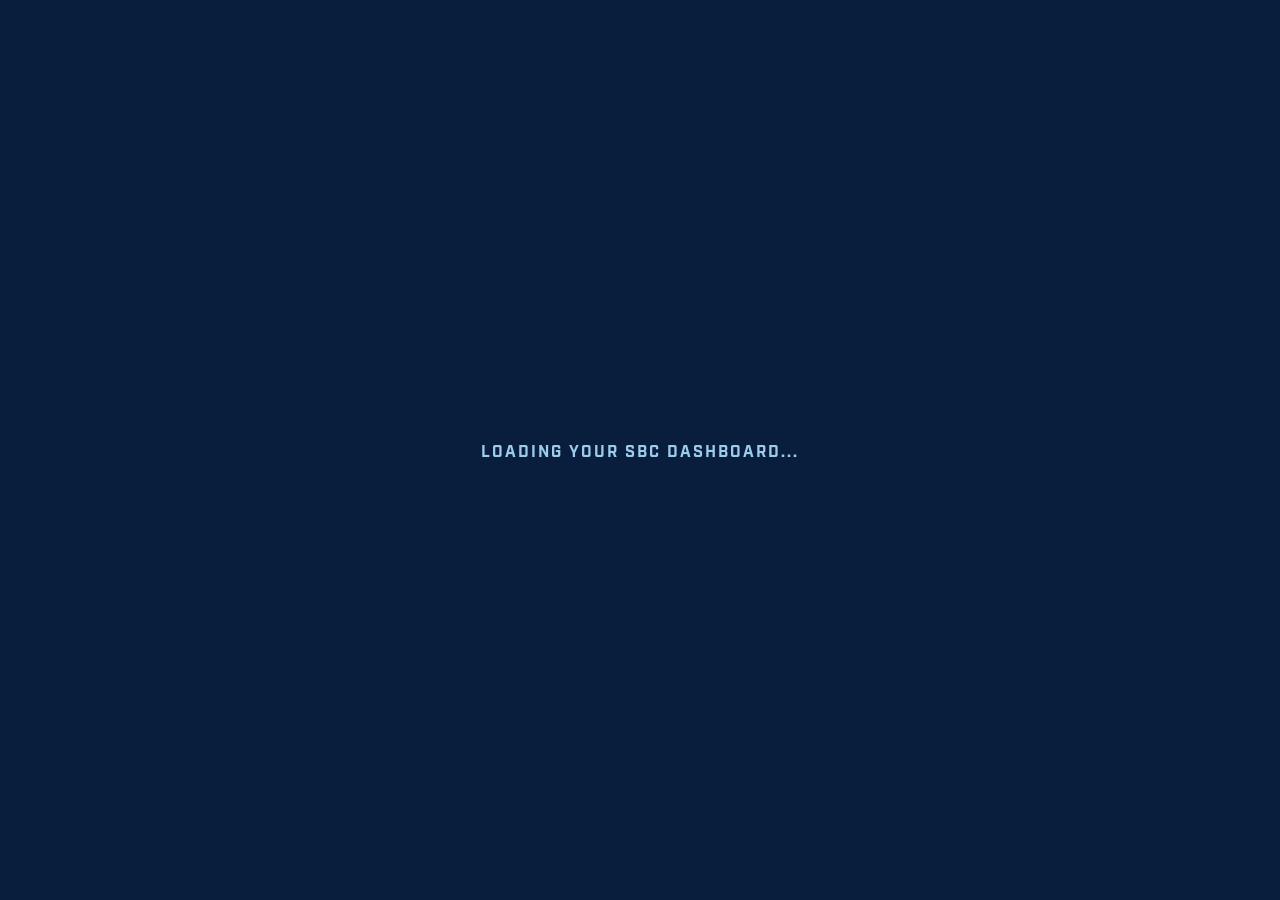
==== dashboard.html @ f682cd14 "profile set up" ====
<!DOCTYPE html>
<html lang="en">
<head>
  <meta charset="UTF-8">
  <meta name="viewport" content="width=device-width, initial-scale=1.0">

  <title>My Dashboard | SBC Events</title>

  <style>
    @font-face {
      font-family: "Industry";
      src: url("/assets/fonts/IndustryTest-Bold.otf") format("opentype");
      font-weight: 700;
    }

    @font-face {
      font-family: "Industry Black";
      src: url("/assets/fonts/IndustryTest-Black.otf") format("opentype");
      font-weight: 900;
    }

    :root {
      --navy: #091d3c;
      --blue: #9dcbeb;
      --gray: #c6c6c6;
      --white: #ffffff;
      --light-bg: #f3f6f9;
      --dark-text: #10223c;
      --muted: #718096;
      --border: #e1e7ee;
    }

    * {
      box-sizing: border-box;
    }

    body {
      margin: 0;
      background: var(--light-bg);
      color: var(--dark-text);
      font-family: Arial, sans-serif;
    }

    a {
      color: inherit;
      text-decoration: none;
    }

    button {
      font: inherit;
    }

    [hidden] {
      display: none !important;
    }

    /* Loading */

    #loading-screen {
      min-height: 100vh;
      display: flex;
      align-items: center;
      justify-content: center;
      background: var(--navy);
      color: var(--blue);
      font-family: Industry, Arial, sans-serif;
      letter-spacing: 2px;
    }

    /* Header */

    .topbar {
      background: var(--navy);
      color: var(--white);
      padding: 0 6%;
      min-height: 82px;
      display: flex;
      justify-content: space-between;
      align-items: center;
      gap: 20px;
    }

    .brand {
      display: flex;
      align-items: center;
      gap: 14px;
      font-family: Industry, Arial, sans-serif;
      font-size: 24px;
      letter-spacing: 1px;
    }

    .brand span {
      color: var(--blue);
    }

    .brand-divider {
      height: 25px;
      width: 1px;
      background: rgba(255,255,255,.3);
    }

    .brand-label {
      font-family: Arial, sans-serif;
      font-size: 10px;
      letter-spacing: 2px;
      color: var(--gray);
      font-weight: bold;
    }

    .header-right {
      display: flex;
      align-items: center;
      gap: 20px;
    }

    .header-email {
      color: var(--gray);
      font-size: 12px;
      max-width: 230px;
      overflow-wrap: anywhere;
    }

    .signout-button {
      border: 1px solid rgba(255,255,255,.35);
      background: transparent;
      color: white;
      padding: 11px 17px;
      font-size: 11px;
      font-weight: bold;
      letter-spacing: 1px;
      cursor: pointer;
      transition: .2s ease;
    }

    .signout-button:hover {
      background: var(--blue);
      border-color: var(--blue);
      color: var(--navy);
    }

    .signout-button:disabled {
      opacity: .6;
      cursor: wait;
    }

    /* Main */

    .main {
      width: min(1160px, 88%);
      margin: 0 auto;
      padding: 65px 0 80px;
    }

    .welcome-section {
      position: relative;
      overflow: hidden;
      background: var(--navy);
      color: white;
      padding: 55px 6%;
      border-radius: 8px;
      box-shadow: 0 15px 35px rgba(9,29,60,.13);
    }

    .welcome-section::after {
      content: "";
      position: absolute;
      width: 320px;
      height: 320px;
      border: 45px solid rgba(157,203,235,.09);
      border-radius: 50%;
      right: -90px;
      top: -150px;
      pointer-events: none;
    }

    .eyebrow {
      color: var(--blue);
      font-size: 11px;
      font-weight: bold;
      letter-spacing: 3px;
      text-transform: uppercase;
    }

    .welcome-section h1 {
      position: relative;
      z-index: 1;
      font-family: "Industry Black", Industry, Arial, sans-serif;
      font-size: clamp(42px, 7vw, 76px);
      line-height: .95;
      text-transform: uppercase;
      margin: 18px 0 14px;
      max-width: 700px;
    }

    .welcome-section h1 span {
      color: var(--blue);
    }

    .welcome-section p {
      position: relative;
      z-index: 1;
      color: var(--gray);
      font-size: 14px;
      line-height: 1.6;
      margin: 0;
    }

    /* Section headings */

    .section-heading {
      display: flex;
      justify-content: space-between;
      align-items: end;
      gap: 20px;
      margin: 55px 0 22px;
    }

    .section-heading h2 {
      font-family: Industry, Arial, sans-serif;
      font-size: 27px;
      text-transform: uppercase;
      margin: 0;
      color: var(--navy);
    }

    .section-heading p {
      margin: 7px 0 0;
      color: var(--muted);
      font-size: 13px;
    }

    .section-number {
      font-family: Industry, Arial, sans-serif;
      color: #aebdcd;
      font-size: 28px;
    }

    /* Event cards */

    .event-grid {
      display: grid;
      grid-template-columns: repeat(2, minmax(0, 1fr));
      gap: 22px;
    }

    .event-card {
      position: relative;
      display: flex;
      flex-direction: column;
      min-height: 310px;
      background: white;
      border: 1px solid var(--border);
      border-radius: 7px;
      padding: 30px;
      overflow: hidden;
      transition: transform .2s ease, box-shadow .2s ease;
    }

    .event-card:hover {
      transform: translateY(-5px);
      box-shadow: 0 14px 30px rgba(9,29,60,.10);
    }

    .event-card::before {
      content: "";
      position: absolute;
      height: 5px;
      top: 0;
      left: 0;
      right: 0;
      background: var(--blue);
    }

    .event-card.secondary::before {
      background: var(--navy);
    }

    .event-label {
      color: #6f8299;
      font-size: 10px;
      font-weight: bold;
      letter-spacing: 2px;
      text-transform: uppercase;
    }

    .event-card h3 {
      font-family: Industry, Arial, sans-serif;
      font-size: 31px;
      line-height: 1.05;
      text-transform: uppercase;
      color: var(--navy);
      margin: 17px 0 12px;
    }

    .event-card .description {
      color: var(--muted);
      font-size: 13px;
      line-height: 1.6;
      margin: 0 0 23px;
    }

    .event-details {
      display: flex;
      flex-wrap: wrap;
      gap: 9px 18px;
      margin-top: auto;
      padding-top: 18px;
      border-top: 1px solid var(--border);
      color: #52657c;
      font-size: 12px;
    }

    .event-link {
      display: flex;
      align-items: center;
      justify-content: space-between;
      margin-top: 22px;
      color: var(--navy);
      font-family: Industry, Arial, sans-serif;
      font-size: 14px;
      letter-spacing: .5px;
    }

    .event-link span:last-child {
      font-size: 22px;
      transition: transform .2s ease;
    }

    .event-card:hover .event-link span:last-child {
      transform: translateX(5px);
    }

    /* Account panel */

    .account-panel {
      display: grid;
      grid-template-columns: 1fr 1fr;
      gap: 30px;
      background: white;
      border: 1px solid var(--border);
      border-radius: 7px;
      padding: 30px;
    }

    .account-item small {
      display: block;
      color: var(--muted);
      font-size: 10px;
      font-weight: bold;
      letter-spacing: 1.5px;
      text-transform: uppercase;
      margin-bottom: 9px;
    }

    .account-item strong {
      display: block;
      color: var(--navy);
      font-size: 15px;
      overflow-wrap: anywhere;
    }

    .role-label {
      display: inline-block;
      padding: 7px 11px;
      background: #eaf3fa;
      color: var(--navy);
      border-radius: 3px;
      font-size: 11px;
      font-weight: bold;
      letter-spacing: 1px;
      text-transform: uppercase;
    }

    /* Footer */

    footer {
      background: var(--navy);
      color: var(--gray);
      padding: 25px 6%;
      display: flex;
      justify-content: space-between;
      align-items: center;
      gap: 15px;
      font-size: 11px;
    }

    footer strong {
      color: white;
      font-family: Industry, Arial, sans-serif;
      letter-spacing: 1px;
    }

    /* Responsive */

    @media (max-width: 700px) {
      .topbar {
        padding: 18px 5%;
        align-items: flex-start;
      }

      .brand-label,
      .brand-divider,
      .header-email {
        display: none;
      }

      .header-right {
        gap: 0;
      }

      .main {
        width: 90%;
        padding-top: 35px;
      }

      .welcome-section {
        padding: 40px 7%;
      }

      .event-grid,
      .account-panel {
        grid-template-columns: 1fr;
      }

      .event-card {
        min-height: 280px;
      }

      .section-heading {
        margin-top: 40px;
      }

      footer {
        flex-direction: column;
        align-items: flex-start;
      }
    }
  </style>
</head>

<body>

  <!-- Loading screen -->
  <div id="loading-screen">
    LOADING YOUR SBC DASHBOARD...
  </div>

  <!-- Dashboard -->
  <div id="dashboard" hidden>

    <header class="topbar">
      <a href="/" class="brand">
        SBC <span>EVENTS</span>
        <div class="brand-divider"></div>
        <div class="brand-label">MEMBER PORTAL</div>
      </a>

      <div class="header-right">
        <div class="header-email" id="header-email"></div>

        <button
          class="signout-button"
          id="signout-button"
          type="button"
        >
          SIGN OUT ↗
        </button>
      </div>
    </header>

    <main class="main">

      <!-- Welcome -->
      <section class="welcome-section">
        <div class="eyebrow">YOUR SBC EXPERIENCE STARTS HERE</div>

        <h1>
          WELCOME BACK,<br>
          <span id="user-name">THERE.</span>
        </h1>

        <p>
          Your events, information, and resources — all in one place.
        </p>
      </section>

      <!-- Events -->
      <section>
        <div class="section-heading">
          <div>
            <h2>Your Events</h2>
            <p>Access your event information and resources.</p>
          </div>

          <div class="section-number">01</div>
        </div>

        <div class="event-grid">

          <a
            href="/career-combine/combine-index.html"
            class="event-card"
            id="combine-link"
          >
            <div class="event-label">December 4, 2026</div>

            <h3>Career<br>Combine</h3>

            <p class="description">
              Your destination for the SBC Career Combine.
              Find event information, schedules, and resources.
            </p>

            <div class="event-details">
              <span>4:00–7:00 PM</span>
              <span>Nittany Lion Inn</span>
            </div>

            <div class="event-link">
              <span>ACCESS EVENT</span>
              <span>→</span>
            </div>
          </a>

          <a
            href="/speaker-series/speaker-index.html"
            class="event-card secondary"
            id="speaker-link"
          >
            <div class="event-label">Spring 2027</div>

            <h3>Speaker<br>Series</h3>

            <p class="description">
              Connect with sports industry professionals
              through the SBC Spring Speaker Series.
            </p>

            <div class="event-details">
              <span>Spring 2027</span>
              <span>Penn State</span>
            </div>

            <div class="event-link">
              <span>ACCESS EVENT</span>
              <span>→</span>
            </div>
          </a>

        </div>
      </section>

      <!-- Account information -->
      <section>
        <div class="section-heading">
          <div>
            <h2>Your Account</h2>
            <p>Your SBC account information.</p>
          </div>

          <div class="section-number">02</div>
        </div>

        <div class="account-panel">

          <div class="account-item">
            <small>Account Name</small>
            <strong id="account-name">—</strong>
          </div>

          <div class="account-item">
            <small>Email Address</small>
            <strong id="account-email">—</strong>
          </div>

          <div class="account-item">
            <small>Account Type</small>
            <span class="role-label" id="account-role">—</span>
          </div>

          <div class="account-item">
            <small>Account Status</small>
            <strong>ACTIVE</strong>
          </div>

        </div>
      </section>

    </main>

    <footer>
      <strong>SPORTS BUSINESS CONFERENCE</strong>
      <span>© 2026 SBC EVENTS · PENN STATE</span>
    </footer>

  </div>

  <script type="module">
    import { supabase } from "/assets/js/supabase.js";
    import { requireAuth, signOut } from "/assets/js/protected.js";

    const loadingScreen = document.querySelector("#loading-screen");
    const dashboard = document.querySelector("#dashboard");

    const userName = document.querySelector("#user-name");
    const accountName = document.querySelector("#account-name");
    const accountEmail = document.querySelector("#account-email");
    const accountRole = document.querySelector("#account-role");
    const headerEmail = document.querySelector("#header-email");

    const signOutButton = document.querySelector("#signout-button");

    async function initializeDashboard() {
      try {
        const session = await requireAuth();

        if (!session) return;

        const user = session.user;

        // Retrieve the signed-in user's profile
        const { data: profile, error: profileError } = await supabase
          .from("profiles")
          .select("full_name, role")
          .eq("id", user.id)
          .maybeSingle();

        if (profileError) {
          throw profileError;
        }

        // Require attendees to complete their profile
        if (!profile?.full_name?.trim()) {
          window.location.replace("/complete-profile.html");
          return;
        }

        // Personalize dashboard
        const fullName = profile.full_name.trim();
        const firstName = fullName.split(/\s+/)[0];

        userName.textContent = `${firstName.toUpperCase()}.`;

        accountName.textContent = fullName;
        accountEmail.textContent = user.email || "";
        headerEmail.textContent = user.email || "";

        accountRole.textContent = profile.role || "attendee";

        // Display dashboard
        loadingScreen.hidden = true;
        dashboard.hidden = false;

      } catch (error) {
        console.error("Dashboard initialization error:", error);

        loadingScreen.textContent =
          "Unable to load your dashboard. Please sign in again.";

        setTimeout(() => {
          window.location.replace("/login.html");
        }, 1800);
      }
    }

    // Sign out
    signOutButton.addEventListener("click", async () => {
      signOutButton.disabled = true;
      signOutButton.textContent = "SIGNING OUT...";

      try {
        await signOut();
      } catch (error) {
        console.error("Sign out error:", error);

        signOutButton.disabled = false;
        signOutButton.textContent = "SIGN OUT ↗";
      }
    });

    initializeDashboard();
  </script>

</body>
</html>
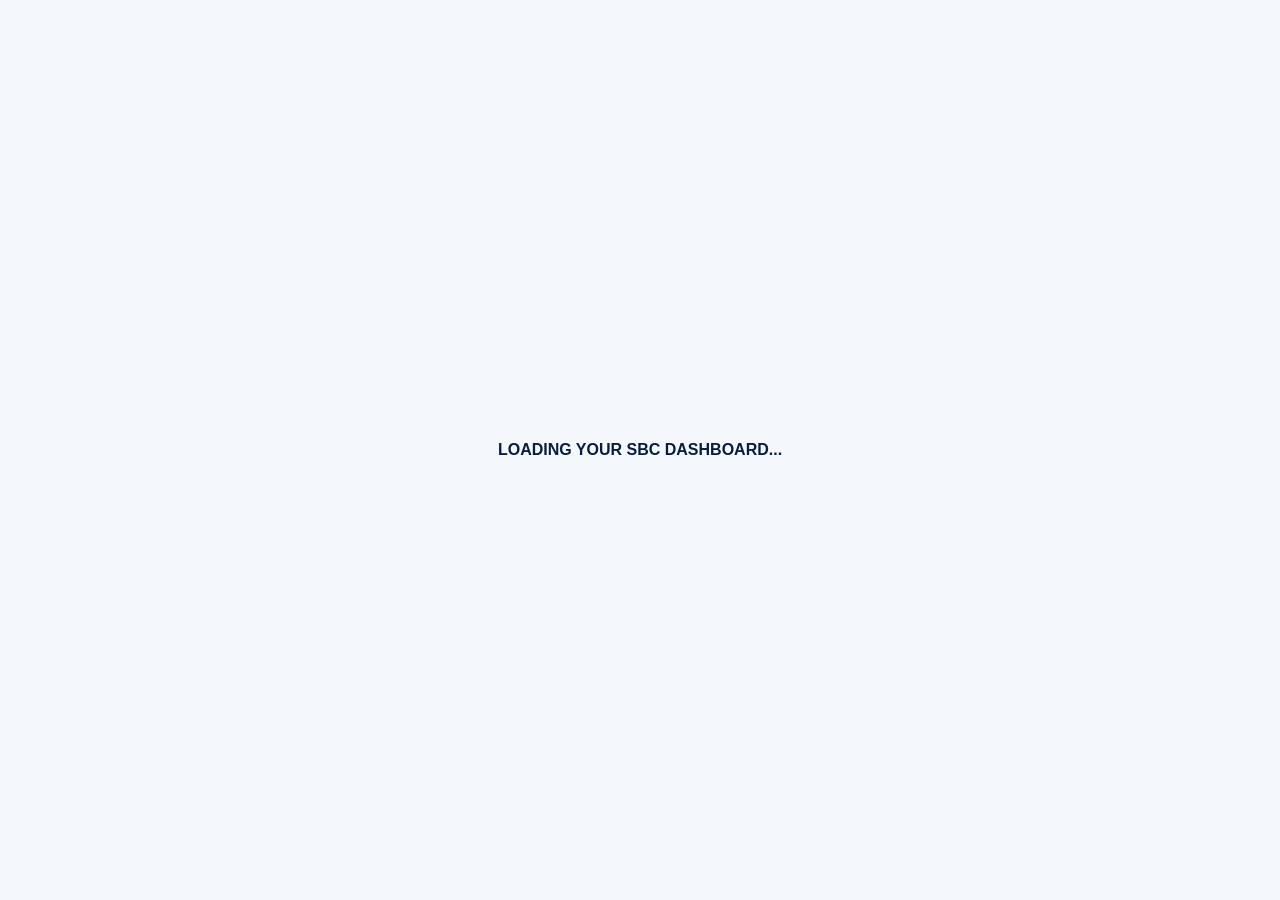
==== commit ea1a67dc: "build dashboard" ====
--- a/dashboard.html
+++ b/dashboard.html
@@ -4,20 +4,13 @@
 <head>
   <meta charset="UTF-8">
   <meta name="viewport" content="width=device-width, initial-scale=1.0">
-
-  <title>My Dashboard | SBC Events</title>
+  <title>Dashboard | SBC Events</title>
 
   <style>
     @font-face {
       font-family: "Industry";
       src: url("/assets/fonts/IndustryTest-Bold.otf") format("opentype");
       font-weight: 700;
-    }
-
-    @font-face {
-      font-family: "Industry Black";
-      src: url("/assets/fonts/IndustryTest-Black.otf") format("opentype");
-      font-weight: 900;
     }
 
     :root {
@@ -25,21 +18,26 @@
       --blue: #9dcbeb;
       --gray: #c6c6c6;
       --white: #ffffff;
-      --light-bg: #f3f6f9;
-      --dark-text: #10223c;
+      --light: #f4f7fb;
+      --text: #18263a;
       --muted: #718096;
-      --border: #e1e7ee;
     }
 
     * {
       box-sizing: border-box;
+      margin: 0;
+      padding: 0;
     }
 
     body {
-      margin: 0;
-      background: var(--light-bg);
-      color: var(--dark-text);
+      min-height: 100vh;
+      background: var(--light);
+      color: var(--text);
       font-family: Arial, sans-serif;
+    }
+
+    button, a {
+      font: inherit;
     }
 
     a {
@@ -47,34 +45,10 @@
       text-decoration: none;
     }
 
-    button {
-      font: inherit;
-    }
-
-    [hidden] {
-      display: none !important;
-    }
-
-    /* Loading */
-
-    #loading-screen {
-      min-height: 100vh;
-      display: flex;
-      align-items: center;
-      justify-content: center;
-      background: var(--navy);
-      color: var(--blue);
-      font-family: Industry, Arial, sans-serif;
-      letter-spacing: 2px;
-    }
-
-    /* Header */
-
     .topbar {
       background: var(--navy);
-      color: var(--white);
-      padding: 0 6%;
-      min-height: 82px;
+      color: white;
+      padding: 18px 6%;
       display: flex;
       justify-content: space-between;
       align-items: center;
@@ -82,11 +56,8 @@
     }
 
     .brand {
-      display: flex;
-      align-items: center;
-      gap: 14px;
-      font-family: Industry, Arial, sans-serif;
-      font-size: 24px;
+      font-family: "Industry", Arial, sans-serif;
+      font-size: 25px;
       letter-spacing: 1px;
     }
 
@@ -94,346 +65,310 @@
       color: var(--blue);
     }
 
-    .brand-divider {
-      height: 25px;
-      width: 1px;
-      background: rgba(255,255,255,.3);
-    }
-
-    .brand-label {
-      font-family: Arial, sans-serif;
-      font-size: 10px;
-      letter-spacing: 2px;
-      color: var(--gray);
-      font-weight: bold;
-    }
-
-    .header-right {
+    .topbar-right {
       display: flex;
       align-items: center;
       gap: 20px;
     }
 
-    .header-email {
-      color: var(--gray);
+    .account-email {
+      color: #d4deeb;
+      font-size: 13px;
+    }
+
+    .logout-button {
+      background: transparent;
+      border: 1px solid rgba(255,255,255,.45);
+      color: white;
+      padding: 10px 17px;
+      border-radius: 5px;
+      cursor: pointer;
       font-size: 12px;
-      max-width: 230px;
-      overflow-wrap: anywhere;
-    }
-
-    .signout-button {
-      border: 1px solid rgba(255,255,255,.35);
-      background: transparent;
-      color: white;
-      padding: 11px 17px;
+      font-weight: 700;
+      letter-spacing: .5px;
+    }
+
+    .logout-button:hover {
+      background: white;
+      color: var(--navy);
+    }
+
+    main {
+      width: min(1100px, 88%);
+      margin: 0 auto;
+      padding: 55px 0 75px;
+    }
+
+    .eyebrow {
+      color: #557da2;
       font-size: 11px;
-      font-weight: bold;
-      letter-spacing: 1px;
-      cursor: pointer;
-      transition: .2s ease;
-    }
-
-    .signout-button:hover {
-      background: var(--blue);
-      border-color: var(--blue);
-      color: var(--navy);
-    }
-
-    .signout-button:disabled {
-      opacity: .6;
-      cursor: wait;
-    }
-
-    /* Main */
-
-    .main {
-      width: min(1160px, 88%);
-      margin: 0 auto;
-      padding: 65px 0 80px;
-    }
-
-    .welcome-section {
-      position: relative;
-      overflow: hidden;
-      background: var(--navy);
-      color: white;
-      padding: 55px 6%;
-      border-radius: 8px;
-      box-shadow: 0 15px 35px rgba(9,29,60,.13);
-    }
-
-    .welcome-section::after {
-      content: "";
-      position: absolute;
-      width: 320px;
-      height: 320px;
-      border: 45px solid rgba(157,203,235,.09);
-      border-radius: 50%;
-      right: -90px;
-      top: -150px;
-      pointer-events: none;
-    }
-
-    .eyebrow {
-      color: var(--blue);
-      font-size: 11px;
-      font-weight: bold;
-      letter-spacing: 3px;
+      font-weight: 700;
+      letter-spacing: 2px;
       text-transform: uppercase;
-    }
-
-    .welcome-section h1 {
-      position: relative;
-      z-index: 1;
-      font-family: "Industry Black", Industry, Arial, sans-serif;
-      font-size: clamp(42px, 7vw, 76px);
-      line-height: .95;
-      text-transform: uppercase;
-      margin: 18px 0 14px;
-      max-width: 700px;
-    }
-
-    .welcome-section h1 span {
-      color: var(--blue);
-    }
-
-    .welcome-section p {
-      position: relative;
-      z-index: 1;
-      color: var(--gray);
-      font-size: 14px;
-      line-height: 1.6;
-      margin: 0;
-    }
-
-    /* Section headings */
+      margin-bottom: 13px;
+    }
+
+    .welcome h1 {
+      font-family: "Industry", Arial, sans-serif;
+      color: var(--navy);
+      font-size: clamp(36px, 6vw, 54px);
+      line-height: 1.05;
+      margin-bottom: 13px;
+    }
+
+    .welcome h1 span {
+      color: #5989b2;
+    }
+
+    .welcome p {
+      color: var(--muted);
+      font-size: 15px;
+      line-height: 1.7;
+    }
 
     .section-heading {
       display: flex;
       justify-content: space-between;
       align-items: end;
-      gap: 20px;
-      margin: 55px 0 22px;
+      margin: 48px 0 20px;
+      gap: 15px;
     }
 
     .section-heading h2 {
-      font-family: Industry, Arial, sans-serif;
-      font-size: 27px;
-      text-transform: uppercase;
-      margin: 0;
-      color: var(--navy);
+      color: var(--navy);
+      font-family: "Industry", Arial, sans-serif;
+      font-size: 25px;
     }
 
     .section-heading p {
-      margin: 7px 0 0;
       color: var(--muted);
       font-size: 13px;
     }
-
-    .section-number {
-      font-family: Industry, Arial, sans-serif;
-      color: #aebdcd;
-      font-size: 28px;
-    }
-
-    /* Event cards */
 
     .event-grid {
       display: grid;
       grid-template-columns: repeat(2, minmax(0, 1fr));
-      gap: 22px;
+      gap: 20px;
     }
 
     .event-card {
-      position: relative;
-      display: flex;
-      flex-direction: column;
-      min-height: 310px;
       background: white;
-      border: 1px solid var(--border);
-      border-radius: 7px;
-      padding: 30px;
+      border: 1px solid #e3eaf1;
+      border-radius: 10px;
       overflow: hidden;
       transition: transform .2s ease, box-shadow .2s ease;
     }
 
     .event-card:hover {
-      transform: translateY(-5px);
-      box-shadow: 0 14px 30px rgba(9,29,60,.10);
-    }
-
-    .event-card::before {
+      transform: translateY(-4px);
+      box-shadow: 0 12px 28px rgba(9,29,60,.09);
+    }
+
+    .event-banner {
+      background: var(--navy);
+      color: white;
+      padding: 28px;
+      min-height: 155px;
+      position: relative;
+      overflow: hidden;
+    }
+
+    .event-banner::after {
       content: "";
       position: absolute;
-      height: 5px;
-      top: 0;
-      left: 0;
-      right: 0;
-      background: var(--blue);
-    }
-
-    .event-card.secondary::before {
-      background: var(--navy);
-    }
-
-    .event-label {
-      color: #6f8299;
+      width: 190px;
+      height: 190px;
+      border: 1px solid rgba(157,203,235,.3);
+      border-radius: 50%;
+      right: -65px;
+      top: -75px;
+      box-shadow: 0 0 0 20px rgba(157,203,235,.04),
+                  0 0 0 40px rgba(157,203,235,.04);
+    }
+
+    .event-type {
+      color: var(--blue);
       font-size: 10px;
-      font-weight: bold;
+      font-weight: 700;
       letter-spacing: 2px;
       text-transform: uppercase;
-    }
-
-    .event-card h3 {
-      font-family: Industry, Arial, sans-serif;
-      font-size: 31px;
-      line-height: 1.05;
-      text-transform: uppercase;
-      color: var(--navy);
-      margin: 17px 0 12px;
-    }
-
-    .event-card .description {
+      margin-bottom: 15px;
+    }
+
+    .event-banner h3 {
+      font-family: "Industry", Arial, sans-serif;
+      font-size: 29px;
+      line-height: 1.1;
+      position: relative;
+      z-index: 1;
+    }
+
+    .event-content {
+      padding: 24px;
+    }
+
+    .event-content p {
       color: var(--muted);
       font-size: 13px;
-      line-height: 1.6;
-      margin: 0 0 23px;
-    }
-
-    .event-details {
-      display: flex;
-      flex-wrap: wrap;
-      gap: 9px 18px;
-      margin-top: auto;
-      padding-top: 18px;
-      border-top: 1px solid var(--border);
-      color: #52657c;
-      font-size: 12px;
+      line-height: 1.7;
+      min-height: 45px;
+      margin-bottom: 20px;
     }
 
     .event-link {
-      display: flex;
+      display: inline-flex;
       align-items: center;
       justify-content: space-between;
-      margin-top: 22px;
-      color: var(--navy);
-      font-family: Industry, Arial, sans-serif;
-      font-size: 14px;
-      letter-spacing: .5px;
-    }
-
-    .event-link span:last-child {
-      font-size: 22px;
-      transition: transform .2s ease;
-    }
-
-    .event-card:hover .event-link span:last-child {
-      transform: translateX(5px);
-    }
-
-    /* Account panel */
-
-    .account-panel {
+      width: 100%;
+      background: var(--navy);
+      color: white;
+      padding: 14px 17px;
+      border-radius: 5px;
+      font-size: 12px;
+      font-weight: 700;
+      letter-spacing: .7px;
+      transition: background .2s ease;
+    }
+
+    .event-link:hover {
+      background: #173d69;
+    }
+
+    .event-link span {
+      color: var(--blue);
+      font-size: 18px;
+    }
+
+    .account-section {
+      margin-top: 48px;
+      background: white;
+      border: 1px solid #e3eaf1;
+      border-radius: 10px;
+      padding: 27px;
+    }
+
+    .account-section h2 {
+      font-family: "Industry", Arial, sans-serif;
+      color: var(--navy);
+      font-size: 23px;
+      margin-bottom: 22px;
+    }
+
+    .account-grid {
       display: grid;
-      grid-template-columns: 1fr 1fr;
-      gap: 30px;
-      background: white;
-      border: 1px solid var(--border);
-      border-radius: 7px;
-      padding: 30px;
-    }
-
-    .account-item small {
+      grid-template-columns: repeat(3, 1fr);
+      gap: 20px;
+    }
+
+    .account-item label {
       display: block;
       color: var(--muted);
       font-size: 10px;
-      font-weight: bold;
-      letter-spacing: 1.5px;
-      text-transform: uppercase;
-      margin-bottom: 9px;
-    }
-
-    .account-item strong {
-      display: block;
-      color: var(--navy);
-      font-size: 15px;
-      overflow-wrap: anywhere;
-    }
-
-    .role-label {
-      display: inline-block;
-      padding: 7px 11px;
-      background: #eaf3fa;
-      color: var(--navy);
-      border-radius: 3px;
-      font-size: 11px;
-      font-weight: bold;
+      font-weight: 700;
       letter-spacing: 1px;
       text-transform: uppercase;
-    }
-
-    /* Footer */
+      margin-bottom: 8px;
+    }
+
+    .account-item p {
+      color: var(--navy);
+      font-size: 14px;
+      font-weight: 600;
+      overflow-wrap: anywhere;
+    }
+
+    .status {
+      display: inline-flex;
+      align-items: center;
+      gap: 7px;
+    }
+
+    .status::before {
+      content: "";
+      width: 7px;
+      height: 7px;
+      background: #36a779;
+      border-radius: 50%;
+    }
 
     footer {
       background: var(--navy);
-      color: var(--gray);
-      padding: 25px 6%;
+      color: #c6d2e0;
+      text-align: center;
+      padding: 23px;
+      font-size: 11px;
+      letter-spacing: .5px;
+    }
+
+    #loading-screen,
+    #error-screen {
+      min-height: 100vh;
       display: flex;
-      justify-content: space-between;
+      justify-content: center;
       align-items: center;
+      text-align: center;
+      padding: 30px;
+    }
+
+    #loading-screen {
+      color: var(--navy);
+      font-weight: 700;
+    }
+
+    #error-screen {
+      display: none;
+      flex-direction: column;
       gap: 15px;
-      font-size: 11px;
-    }
-
-    footer strong {
+    }
+
+    #error-screen h2 {
+      color: var(--navy);
+    }
+
+    #error-message {
+      color: var(--muted);
+      max-width: 450px;
+      line-height: 1.6;
+    }
+
+    .retry-link {
+      display: inline-block;
+      margin-top: 10px;
+      background: var(--navy);
       color: white;
-      font-family: Industry, Arial, sans-serif;
-      letter-spacing: 1px;
-    }
-
-    /* Responsive */
+      padding: 12px 20px;
+      border-radius: 5px;
+    }
+
+    #dashboard-content {
+      display: none;
+    }
 
     @media (max-width: 700px) {
       .topbar {
-        padding: 18px 5%;
-        align-items: flex-start;
-      }
-
-      .brand-label,
-      .brand-divider,
-      .header-email {
+        padding: 16px 6%;
+      }
+
+      .account-email {
         display: none;
       }
 
-      .header-right {
-        gap: 0;
-      }
-
-      .main {
-        width: 90%;
-        padding-top: 35px;
-      }
-
-      .welcome-section {
-        padding: 40px 7%;
+      main {
+        padding-top: 40px;
       }
 
       .event-grid,
-      .account-panel {
+      .account-grid {
         grid-template-columns: 1fr;
       }
 
-      .event-card {
-        min-height: 280px;
-      }
-
       .section-heading {
-        margin-top: 40px;
-      }
-
-      footer {
+        align-items: start;
         flex-direction: column;
-        align-items: flex-start;
+      }
+
+      .account-section {
+        padding: 22px;
       }
     }
   </style>
@@ -441,157 +376,128 @@
 
 <body>
 
-  <!-- Loading screen -->
   <div id="loading-screen">
     LOADING YOUR SBC DASHBOARD...
   </div>
 
-  <!-- Dashboard -->
-  <div id="dashboard" hidden>
+  <div id="error-screen">
+    <h2>Unable to load your dashboard</h2>
+    <p id="error-message">
+      Something went wrong while loading your account.
+    </p>
+    <a class="retry-link" href="/login.html">RETURN TO LOGIN</a>
+  </div>
+
+  <div id="dashboard-content">
 
     <header class="topbar">
-      <a href="/" class="brand">
-        SBC <span>EVENTS</span>
-        <div class="brand-divider"></div>
-        <div class="brand-label">MEMBER PORTAL</div>
+      <a href="/dashboard.html" class="brand">
+        SBC<span>.</span> EVENTS
       </a>
 
-      <div class="header-right">
-        <div class="header-email" id="header-email"></div>
-
-        <button
-          class="signout-button"
-          id="signout-button"
-          type="button"
-        >
-          SIGN OUT ↗
+      <div class="topbar-right">
+        <span class="account-email" id="header-email"></span>
+        <button class="logout-button" id="logout-button">
+          SIGN OUT
         </button>
       </div>
     </header>
 
-    <main class="main">
-
-      <!-- Welcome -->
-      <section class="welcome-section">
-        <div class="eyebrow">YOUR SBC EXPERIENCE STARTS HERE</div>
-
-        <h1>
-          WELCOME BACK,<br>
-          <span id="user-name">THERE.</span>
-        </h1>
-
+    <main>
+
+      <section class="welcome">
+        <div class="eyebrow">Sports Business Conference · Penn State</div>
+        <h1>Welcome back,<br><span id="first-name">Attendee</span>.</h1>
         <p>
-          Your events, information, and resources — all in one place.
+          Your SBC event experience starts here. Access your event information,
+          resources, and updates all in one place.
         </p>
       </section>
 
-      <!-- Events -->
       <section>
         <div class="section-heading">
           <div>
+            <div class="eyebrow">Your SBC Experience</div>
             <h2>Your Events</h2>
-            <p>Access your event information and resources.</p>
           </div>
-
-          <div class="section-number">01</div>
+          <p>Choose an event to get started.</p>
         </div>
 
         <div class="event-grid">
 
-          <a
-            href="/career-combine/combine-index.html"
-            class="event-card"
-            id="combine-link"
-          >
-            <div class="event-label">December 4, 2026</div>
-
-            <h3>Career<br>Combine</h3>
-
-            <p class="description">
-              Your destination for the SBC Career Combine.
-              Find event information, schedules, and resources.
-            </p>
-
-            <div class="event-details">
-              <span>4:00–7:00 PM</span>
-              <span>Nittany Lion Inn</span>
+          <article class="event-card">
+            <div class="event-banner">
+              <div class="event-type">December 4, 2026</div>
+              <h3>Career<br>Combine</h3>
             </div>
 
-            <div class="event-link">
-              <span>ACCESS EVENT</span>
-              <span>→</span>
+            <div class="event-content">
+              <p>
+                Your hub for the SBC Career Combine. Find event information,
+                schedules, resources, and more.
+              </p>
+
+              <a href="/career-combine/combine-index.html" class="event-link">
+                OPEN CAREER COMBINE
+                <span>→</span>
+              </a>
             </div>
-          </a>
-
-          <a
-            href="/speaker-series/speaker-index.html"
-            class="event-card secondary"
-            id="speaker-link"
-          >
-            <div class="event-label">Spring 2027</div>
-
-            <h3>Speaker<br>Series</h3>
-
-            <p class="description">
-              Connect with sports industry professionals
-              through the SBC Spring Speaker Series.
-            </p>
-
-            <div class="event-details">
-              <span>Spring 2027</span>
-              <span>Penn State</span>
+          </article>
+
+          <article class="event-card">
+            <div class="event-banner">
+              <div class="event-type">Spring 2027</div>
+              <h3>Speaker<br>Series</h3>
             </div>
 
-            <div class="event-link">
-              <span>ACCESS EVENT</span>
-              <span>→</span>
+            <div class="event-content">
+              <p>
+                Explore the SBC Spring Speaker Series and access information
+                for upcoming speaker events.
+              </p>
+
+              <a href="/speaker-series/speaker-index.html" class="event-link">
+                OPEN SPEAKER SERIES
+                <span>→</span>
+              </a>
             </div>
-          </a>
+          </article>
 
         </div>
       </section>
 
-      <!-- Account information -->
-      <section>
-        <div class="section-heading">
-          <div>
-            <h2>Your Account</h2>
-            <p>Your SBC account information.</p>
+      <section class="account-section">
+        <h2>Your Account</h2>
+
+        <div class="account-grid">
+          <div class="account-item">
+            <label>Full Name</label>
+            <p id="account-name">—</p>
           </div>
 
-          <div class="section-number">02</div>
+          <div class="account-item">
+            <label>Email Address</label>
+            <p id="account-email">—</p>
+          </div>
+
+          <div class="account-item">
+            <label>Account Role</label>
+            <p id="account-role">Attendee</p>
+          </div>
         </div>
 
-        <div class="account-panel">
-
+        <div style="margin-top: 22px;">
           <div class="account-item">
-            <small>Account Name</small>
-            <strong id="account-name">—</strong>
+            <label>Account Status</label>
+            <p class="status">Active</p>
           </div>
-
-          <div class="account-item">
-            <small>Email Address</small>
-            <strong id="account-email">—</strong>
-          </div>
-
-          <div class="account-item">
-            <small>Account Type</small>
-            <span class="role-label" id="account-role">—</span>
-          </div>
-
-          <div class="account-item">
-            <small>Account Status</small>
-            <strong>ACTIVE</strong>
-          </div>
-
         </div>
       </section>
 
     </main>
 
     <footer>
-      <strong>SPORTS BUSINESS CONFERENCE</strong>
-      <span>© 2026 SBC EVENTS · PENN STATE</span>
+      SPORTS BUSINESS CONFERENCE · PENN STATE
     </footer>
 
   </div>
@@ -600,16 +506,10 @@
     import { supabase } from "/assets/js/supabase.js";
     import { requireAuth, signOut } from "/assets/js/protected.js";
 
-    const loadingScreen = document.querySelector("#loading-screen");
-    const dashboard = document.querySelector("#dashboard");
-
-    const userName = document.querySelector("#user-name");
-    const accountName = document.querySelector("#account-name");
-    const accountEmail = document.querySelector("#account-email");
-    const accountRole = document.querySelector("#account-role");
-    const headerEmail = document.querySelector("#header-email");
-
-    const signOutButton = document.querySelector("#signout-button");
+    const loadingScreen = document.getElementById("loading-screen");
+    const dashboardContent = document.getElementById("dashboard-content");
+    const errorScreen = document.getElementById("error-screen");
+    const errorMessage = document.getElementById("error-message");
 
     async function initializeDashboard() {
       try {
@@ -619,64 +519,46 @@
 
         const user = session.user;
 
-        // Retrieve the signed-in user's profile
-        const { data: profile, error: profileError } = await supabase
+        const { data: profile, error } = await supabase
           .from("profiles")
           .select("full_name, role")
           .eq("id", user.id)
           .maybeSingle();
 
-        if (profileError) {
-          throw profileError;
-        }
-
-        // Require attendees to complete their profile
-        if (!profile?.full_name?.trim()) {
+        if (error) throw error;
+
+        if (!profile || !profile.full_name?.trim()) {
           window.location.replace("/complete-profile.html");
           return;
         }
 
-        // Personalize dashboard
         const fullName = profile.full_name.trim();
-        const firstName = fullName.split(/\s+/)[0];
-
-        userName.textContent = `${firstName.toUpperCase()}.`;
-
-        accountName.textContent = fullName;
-        accountEmail.textContent = user.email || "";
-        headerEmail.textContent = user.email || "";
-
-        accountRole.textContent = profile.role || "attendee";
-
-        // Display dashboard
-        loadingScreen.hidden = true;
-        dashboard.hidden = false;
+        const firstName = fullName.split(" ")[0];
+
+        document.getElementById("first-name").textContent = firstName;
+        document.getElementById("account-name").textContent = fullName;
+        document.getElementById("account-email").textContent = user.email || "—";
+        document.getElementById("header-email").textContent = user.email || "";
+        document.getElementById("account-role").textContent =
+          profile.role
+            ? profile.role.charAt(0).toUpperCase() + profile.role.slice(1)
+            : "Attendee";
+
+        loadingScreen.style.display = "none";
+        dashboardContent.style.display = "block";
 
       } catch (error) {
-        console.error("Dashboard initialization error:", error);
-
-        loadingScreen.textContent =
-          "Unable to load your dashboard. Please sign in again.";
-
-        setTimeout(() => {
-          window.location.replace("/login.html");
-        }, 1800);
-      }
-    }
-
-    // Sign out
-    signOutButton.addEventListener("click", async () => {
-      signOutButton.disabled = true;
-      signOutButton.textContent = "SIGNING OUT...";
-
-      try {
-        await signOut();
-      } catch (error) {
-        console.error("Sign out error:", error);
-
-        signOutButton.disabled = false;
-        signOutButton.textContent = "SIGN OUT ↗";
-      }
+        console.error("Dashboard error:", error);
+
+        loadingScreen.style.display = "none";
+        errorScreen.style.display = "flex";
+        errorMessage.textContent =
+          "We couldn't retrieve your account information. Please try signing in again.";
+      }
+    }
+
+    document.getElementById("logout-button").addEventListener("click", async () => {
+      await signOut();
     });
 
     initializeDashboard();
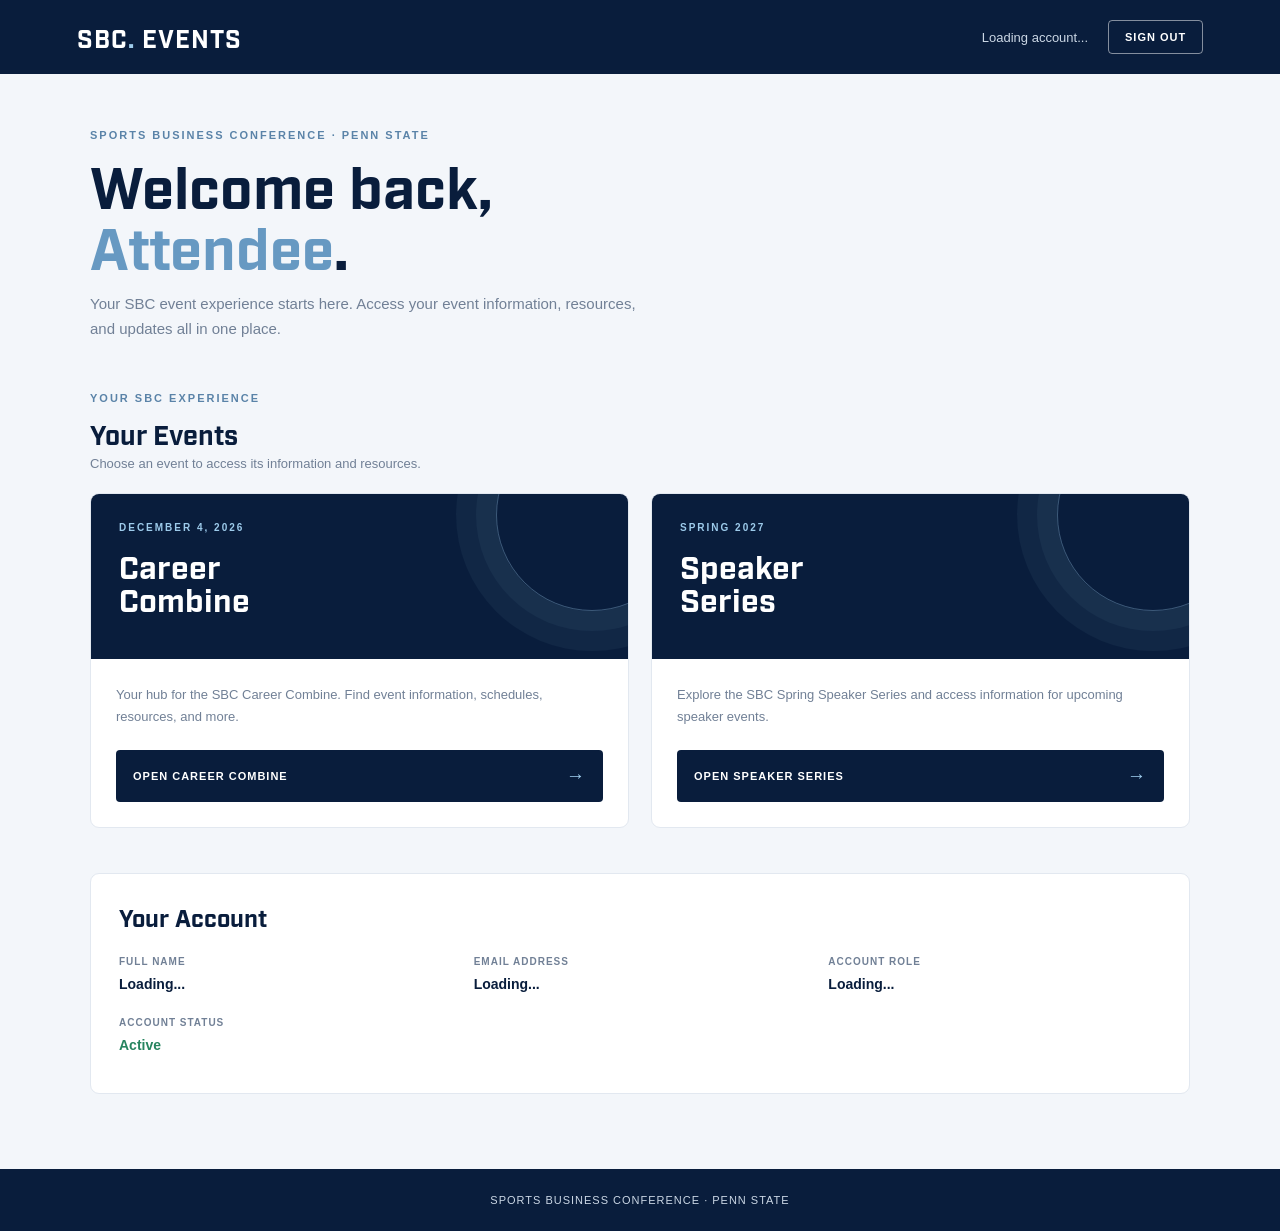
==== commit b1d276c2: "new dashboard v2" ====
--- a/dashboard.html
+++ b/dashboard.html
@@ -4,11 +4,11 @@
 <head>
   <meta charset="UTF-8">
   <meta name="viewport" content="width=device-width, initial-scale=1.0">
-  <title>Dashboard | SBC Events</title>
+  <title>SBC Events | Dashboard</title>
 
   <style>
     @font-face {
-      font-family: "Industry";
+      font-family: Industry;
       src: url("/assets/fonts/IndustryTest-Bold.otf") format("opentype");
       font-weight: 700;
     }
@@ -16,9 +16,8 @@
     :root {
       --navy: #091d3c;
       --blue: #9dcbeb;
-      --gray: #c6c6c6;
       --white: #ffffff;
-      --light: #f4f7fb;
+      --light: #f3f6fa;
       --text: #18263a;
       --muted: #718096;
     }
@@ -30,33 +29,32 @@
     }
 
     body {
-      min-height: 100vh;
       background: var(--light);
       color: var(--text);
       font-family: Arial, sans-serif;
-    }
-
-    button, a {
-      font: inherit;
+      min-height: 100vh;
     }
 
     a {
+      text-decoration: none;
       color: inherit;
-      text-decoration: none;
+    }
+
+    button {
+      font-family: inherit;
     }
 
     .topbar {
       background: var(--navy);
       color: white;
-      padding: 18px 6%;
+      padding: 20px 6%;
       display: flex;
+      align-items: center;
       justify-content: space-between;
-      align-items: center;
-      gap: 20px;
     }
 
     .brand {
-      font-family: "Industry", Arial, sans-serif;
+      font-family: Industry, Arial, sans-serif;
       font-size: 25px;
       letter-spacing: 1px;
     }
@@ -71,92 +69,91 @@
       gap: 20px;
     }
 
-    .account-email {
-      color: #d4deeb;
+    .user-email {
+      color: #cbd7e5;
       font-size: 13px;
     }
 
-    .logout-button {
+    .signout {
+      border: 1px solid rgba(255,255,255,.5);
       background: transparent;
-      border: 1px solid rgba(255,255,255,.45);
       color: white;
-      padding: 10px 17px;
-      border-radius: 5px;
+      padding: 10px 16px;
+      border-radius: 4px;
       cursor: pointer;
-      font-size: 12px;
-      font-weight: 700;
-      letter-spacing: .5px;
-    }
-
-    .logout-button:hover {
+      font-size: 11px;
+      font-weight: bold;
+      letter-spacing: 1px;
+    }
+
+    .signout:hover {
       background: white;
       color: var(--navy);
     }
 
     main {
-      width: min(1100px, 88%);
+      width: 88%;
+      max-width: 1100px;
       margin: 0 auto;
       padding: 55px 0 75px;
     }
 
     .eyebrow {
-      color: #557da2;
+      color: #5a83a8;
       font-size: 11px;
-      font-weight: 700;
+      font-weight: bold;
       letter-spacing: 2px;
       text-transform: uppercase;
       margin-bottom: 13px;
     }
 
     .welcome h1 {
-      font-family: "Industry", Arial, sans-serif;
       color: var(--navy);
-      font-size: clamp(36px, 6vw, 54px);
+      font-family: Industry, Arial, sans-serif;
+      font-size: clamp(38px, 6vw, 58px);
       line-height: 1.05;
-      margin-bottom: 13px;
+      margin-bottom: 15px;
     }
 
     .welcome h1 span {
-      color: #5989b2;
+      color: #6799c2;
     }
 
     .welcome p {
       color: var(--muted);
       font-size: 15px;
       line-height: 1.7;
+      max-width: 570px;
     }
 
     .section-heading {
-      display: flex;
-      justify-content: space-between;
-      align-items: end;
-      margin: 48px 0 20px;
-      gap: 15px;
+      margin: 50px 0 22px;
     }
 
     .section-heading h2 {
       color: var(--navy);
-      font-family: "Industry", Arial, sans-serif;
-      font-size: 25px;
+      font-family: Industry, Arial, sans-serif;
+      font-size: 27px;
     }
 
     .section-heading p {
       color: var(--muted);
       font-size: 13px;
+      margin-top: 7px;
     }
 
     .event-grid {
       display: grid;
       grid-template-columns: repeat(2, minmax(0, 1fr));
-      gap: 20px;
+      gap: 22px;
     }
 
     .event-card {
       background: white;
-      border: 1px solid #e3eaf1;
-      border-radius: 10px;
+      border: 1px solid #e2e8f0;
+      border-radius: 9px;
       overflow: hidden;
-      transition: transform .2s ease, box-shadow .2s ease;
+      transition: .2s ease;
     }
 
     .event-card:hover {
@@ -167,8 +164,8 @@
     .event-banner {
       background: var(--navy);
       color: white;
+      min-height: 165px;
       padding: 28px;
-      min-height: 155px;
       position: relative;
       overflow: hidden;
     }
@@ -178,56 +175,53 @@
       position: absolute;
       width: 190px;
       height: 190px;
-      border: 1px solid rgba(157,203,235,.3);
+      border: 1px solid rgba(157,203,235,.35);
       border-radius: 50%;
-      right: -65px;
+      right: -60px;
       top: -75px;
-      box-shadow: 0 0 0 20px rgba(157,203,235,.04),
-                  0 0 0 40px rgba(157,203,235,.04);
-    }
-
-    .event-type {
+      box-shadow: 0 0 0 20px rgba(157,203,235,.05),
+                  0 0 0 40px rgba(157,203,235,.05);
+    }
+
+    .event-date {
       color: var(--blue);
       font-size: 10px;
-      font-weight: 700;
+      font-weight: bold;
       letter-spacing: 2px;
       text-transform: uppercase;
-      margin-bottom: 15px;
+      margin-bottom: 16px;
     }
 
     .event-banner h3 {
-      font-family: "Industry", Arial, sans-serif;
-      font-size: 29px;
-      line-height: 1.1;
+      font-family: Industry, Arial, sans-serif;
+      font-size: 32px;
+      line-height: 1.05;
       position: relative;
       z-index: 1;
     }
 
     .event-content {
-      padding: 24px;
+      padding: 25px;
     }
 
     .event-content p {
       color: var(--muted);
       font-size: 13px;
       line-height: 1.7;
-      min-height: 45px;
-      margin-bottom: 20px;
+      margin-bottom: 22px;
     }
 
     .event-link {
-      display: inline-flex;
+      display: flex;
+      justify-content: space-between;
       align-items: center;
-      justify-content: space-between;
-      width: 100%;
       background: var(--navy);
       color: white;
-      padding: 14px 17px;
-      border-radius: 5px;
-      font-size: 12px;
-      font-weight: 700;
-      letter-spacing: .7px;
-      transition: background .2s ease;
+      padding: 15px 17px;
+      border-radius: 4px;
+      font-size: 11px;
+      font-weight: bold;
+      letter-spacing: 1px;
     }
 
     .event-link:hover {
@@ -236,120 +230,107 @@
 
     .event-link span {
       color: var(--blue);
-      font-size: 18px;
-    }
-
-    .account-section {
-      margin-top: 48px;
+      font-size: 19px;
+    }
+
+    .account-card {
       background: white;
-      border: 1px solid #e3eaf1;
-      border-radius: 10px;
-      padding: 27px;
-    }
-
-    .account-section h2 {
-      font-family: "Industry", Arial, sans-serif;
+      border: 1px solid #e2e8f0;
+      border-radius: 9px;
+      padding: 28px;
+      margin-top: 45px;
+    }
+
+    .account-card h2 {
       color: var(--navy);
-      font-size: 23px;
-      margin-bottom: 22px;
+      font-family: Industry, Arial, sans-serif;
+      font-size: 24px;
+      margin-bottom: 25px;
     }
 
     .account-grid {
       display: grid;
-      grid-template-columns: repeat(3, 1fr);
-      gap: 20px;
+      grid-template-columns: repeat(3, minmax(0, 1fr));
+      gap: 22px;
     }
 
     .account-item label {
       display: block;
       color: var(--muted);
       font-size: 10px;
-      font-weight: 700;
+      font-weight: bold;
       letter-spacing: 1px;
       text-transform: uppercase;
-      margin-bottom: 8px;
+      margin-bottom: 9px;
     }
 
     .account-item p {
       color: var(--navy);
       font-size: 14px;
-      font-weight: 600;
+      font-weight: bold;
       overflow-wrap: anywhere;
     }
 
     .status {
-      display: inline-flex;
-      align-items: center;
-      gap: 7px;
-    }
-
-    .status::before {
-      content: "";
-      width: 7px;
-      height: 7px;
-      background: #36a779;
-      border-radius: 50%;
+      color: #27845f !important;
+    }
+
+    .notice {
+      display: none;
+      background: white;
+      border: 1px solid #e2e8f0;
+      border-radius: 8px;
+      padding: 30px;
+      margin-top: 35px;
+      line-height: 1.7;
+    }
+
+    .notice h2 {
+      color: var(--navy);
+      font-family: Industry, Arial, sans-serif;
+      font-size: 25px;
+      margin-bottom: 10px;
+    }
+
+    .notice p {
+      color: var(--muted);
+      font-size: 14px;
+      margin-bottom: 18px;
+    }
+
+    .action-link {
+      display: inline-block;
+      background: var(--navy);
+      color: white;
+      padding: 12px 18px;
+      border-radius: 4px;
+      font-size: 11px;
+      font-weight: bold;
+      letter-spacing: 1px;
+    }
+
+    #error-detail {
+      color: #a33;
+      font-size: 12px;
+      margin-top: 12px;
+      overflow-wrap: anywhere;
     }
 
     footer {
       background: var(--navy);
-      color: #c6d2e0;
+      color: #cbd7e5;
       text-align: center;
-      padding: 23px;
+      padding: 25px;
       font-size: 11px;
-      letter-spacing: .5px;
-    }
-
-    #loading-screen,
-    #error-screen {
-      min-height: 100vh;
-      display: flex;
-      justify-content: center;
-      align-items: center;
-      text-align: center;
-      padding: 30px;
-    }
-
-    #loading-screen {
-      color: var(--navy);
-      font-weight: 700;
-    }
-
-    #error-screen {
-      display: none;
-      flex-direction: column;
-      gap: 15px;
-    }
-
-    #error-screen h2 {
-      color: var(--navy);
-    }
-
-    #error-message {
-      color: var(--muted);
-      max-width: 450px;
-      line-height: 1.6;
-    }
-
-    .retry-link {
-      display: inline-block;
-      margin-top: 10px;
-      background: var(--navy);
-      color: white;
-      padding: 12px 20px;
-      border-radius: 5px;
-    }
-
-    #dashboard-content {
-      display: none;
+      letter-spacing: 1px;
     }
 
     @media (max-width: 700px) {
       .topbar {
-        padding: 16px 6%;
-      }
-
-      .account-email {
+        padding: 18px 6%;
+      }
+
+      .user-email {
         display: none;
       }
 
@@ -362,13 +343,8 @@
         grid-template-columns: 1fr;
       }
 
-      .section-heading {
-        align-items: start;
-        flex-direction: column;
-      }
-
-      .account-section {
-        padding: 22px;
+      .account-grid {
+        gap: 20px;
       }
     }
   </style>
@@ -376,159 +352,159 @@
 
 <body>
 
-  <div id="loading-screen">
-    LOADING YOUR SBC DASHBOARD...
-  </div>
-
-  <div id="error-screen">
-    <h2>Unable to load your dashboard</h2>
-    <p id="error-message">
-      Something went wrong while loading your account.
-    </p>
-    <a class="retry-link" href="/login.html">RETURN TO LOGIN</a>
-  </div>
-
-  <div id="dashboard-content">
-
-    <header class="topbar">
-      <a href="/dashboard.html" class="brand">
-        SBC<span>.</span> EVENTS
-      </a>
-
-      <div class="topbar-right">
-        <span class="account-email" id="header-email"></span>
-        <button class="logout-button" id="logout-button">
-          SIGN OUT
-        </button>
+  <header class="topbar">
+    <a href="/index.html" class="brand">SBC<span>.</span> EVENTS</a>
+
+    <div class="topbar-right">
+      <span class="user-email" id="header-email">Loading account...</span>
+      <button class="signout" id="signout-button">SIGN OUT</button>
+    </div>
+  </header>
+
+  <main>
+
+    <section class="welcome">
+      <div class="eyebrow">Sports Business Conference · Penn State</div>
+      <h1>Welcome back,<br><span id="first-name">Attendee</span>.</h1>
+      <p>
+        Your SBC event experience starts here. Access your event information,
+        resources, and updates all in one place.
+      </p>
+    </section>
+
+    <section id="login-notice" class="notice">
+      <h2>Sign in to continue.</h2>
+      <p>You need to sign in to access your attendee account.</p>
+      <a href="/login.html" class="action-link">GO TO LOGIN</a>
+    </section>
+
+    <section id="profile-notice" class="notice">
+      <h2>Complete your profile.</h2>
+      <p>Before continuing, please add your name to your SBC Events account.</p>
+      <a href="/complete-profile.html" class="action-link">COMPLETE PROFILE</a>
+    </section>
+
+    <section id="event-section">
+      <div class="section-heading">
+        <div class="eyebrow">Your SBC Experience</div>
+        <h2>Your Events</h2>
+        <p>Choose an event to access its information and resources.</p>
       </div>
-    </header>
-
-    <main>
-
-      <section class="welcome">
-        <div class="eyebrow">Sports Business Conference · Penn State</div>
-        <h1>Welcome back,<br><span id="first-name">Attendee</span>.</h1>
-        <p>
-          Your SBC event experience starts here. Access your event information,
-          resources, and updates all in one place.
-        </p>
-      </section>
-
-      <section>
-        <div class="section-heading">
-          <div>
-            <div class="eyebrow">Your SBC Experience</div>
-            <h2>Your Events</h2>
+
+      <div class="event-grid">
+
+        <article class="event-card">
+          <div class="event-banner">
+            <div class="event-date">December 4, 2026</div>
+            <h3>Career<br>Combine</h3>
           </div>
-          <p>Choose an event to get started.</p>
+
+          <div class="event-content">
+            <p>
+              Your hub for the SBC Career Combine. Find event information,
+              schedules, resources, and more.
+            </p>
+            <a href="/career-combine/combine-index.html" class="event-link">
+              OPEN CAREER COMBINE <span>→</span>
+            </a>
+          </div>
+        </article>
+
+        <article class="event-card">
+          <div class="event-banner">
+            <div class="event-date">Spring 2027</div>
+            <h3>Speaker<br>Series</h3>
+          </div>
+
+          <div class="event-content">
+            <p>
+              Explore the SBC Spring Speaker Series and access information
+              for upcoming speaker events.
+            </p>
+            <a href="/speaker-series/speaker-index.html" class="event-link">
+              OPEN SPEAKER SERIES <span>→</span>
+            </a>
+          </div>
+        </article>
+
+      </div>
+    </section>
+
+    <section id="account-section" class="account-card">
+      <h2>Your Account</h2>
+
+      <div class="account-grid">
+        <div class="account-item">
+          <label>Full Name</label>
+          <p id="account-name">Loading...</p>
         </div>
 
-        <div class="event-grid">
-
-          <article class="event-card">
-            <div class="event-banner">
-              <div class="event-type">December 4, 2026</div>
-              <h3>Career<br>Combine</h3>
-            </div>
-
-            <div class="event-content">
-              <p>
-                Your hub for the SBC Career Combine. Find event information,
-                schedules, resources, and more.
-              </p>
-
-              <a href="/career-combine/combine-index.html" class="event-link">
-                OPEN CAREER COMBINE
-                <span>→</span>
-              </a>
-            </div>
-          </article>
-
-          <article class="event-card">
-            <div class="event-banner">
-              <div class="event-type">Spring 2027</div>
-              <h3>Speaker<br>Series</h3>
-            </div>
-
-            <div class="event-content">
-              <p>
-                Explore the SBC Spring Speaker Series and access information
-                for upcoming speaker events.
-              </p>
-
-              <a href="/speaker-series/speaker-index.html" class="event-link">
-                OPEN SPEAKER SERIES
-                <span>→</span>
-              </a>
-            </div>
-          </article>
-
+        <div class="account-item">
+          <label>Email Address</label>
+          <p id="account-email">Loading...</p>
         </div>
-      </section>
-
-      <section class="account-section">
-        <h2>Your Account</h2>
-
-        <div class="account-grid">
-          <div class="account-item">
-            <label>Full Name</label>
-            <p id="account-name">—</p>
-          </div>
-
-          <div class="account-item">
-            <label>Email Address</label>
-            <p id="account-email">—</p>
-          </div>
-
-          <div class="account-item">
-            <label>Account Role</label>
-            <p id="account-role">Attendee</p>
-          </div>
+
+        <div class="account-item">
+          <label>Account Role</label>
+          <p id="account-role">Loading...</p>
         </div>
-
-        <div style="margin-top: 22px;">
-          <div class="account-item">
-            <label>Account Status</label>
-            <p class="status">Active</p>
-          </div>
-        </div>
-      </section>
-
-    </main>
-
-    <footer>
-      SPORTS BUSINESS CONFERENCE · PENN STATE
-    </footer>
-
-  </div>
+      </div>
+
+      <div class="account-item" style="margin-top:25px;">
+        <label>Account Status</label>
+        <p class="status">Active</p>
+      </div>
+
+      <p id="error-detail"></p>
+    </section>
+
+  </main>
+
+  <footer>
+    SPORTS BUSINESS CONFERENCE · PENN STATE
+  </footer>
 
   <script type="module">
     import { supabase } from "/assets/js/supabase.js";
-    import { requireAuth, signOut } from "/assets/js/protected.js";
-
-    const loadingScreen = document.getElementById("loading-screen");
-    const dashboardContent = document.getElementById("dashboard-content");
-    const errorScreen = document.getElementById("error-screen");
-    const errorMessage = document.getElementById("error-message");
-
-    async function initializeDashboard() {
+
+    const loginNotice = document.getElementById("login-notice");
+    const profileNotice = document.getElementById("profile-notice");
+    const eventSection = document.getElementById("event-section");
+    const accountSection = document.getElementById("account-section");
+    const errorDetail = document.getElementById("error-detail");
+
+    async function loadDashboard() {
       try {
-        const session = await requireAuth();
-
-        if (!session) return;
+        const { data: { session }, error: sessionError } =
+          await supabase.auth.getSession();
+
+        if (sessionError) throw sessionError;
+
+        if (!session) {
+          loginNotice.style.display = "block";
+          eventSection.style.display = "none";
+          accountSection.style.display = "none";
+          document.getElementById("header-email").textContent = "Not signed in";
+          return;
+        }
 
         const user = session.user;
 
-        const { data: profile, error } = await supabase
+        document.getElementById("header-email").textContent =
+          user.email || "";
+
+        const { data: profile, error: profileError } = await supabase
           .from("profiles")
           .select("full_name, role")
           .eq("id", user.id)
           .maybeSingle();
 
-        if (error) throw error;
+        if (profileError) throw profileError;
 
         if (!profile || !profile.full_name?.trim()) {
-          window.location.replace("/complete-profile.html");
+          profileNotice.style.display = "block";
+          eventSection.style.display = "none";
+          accountSection.style.display = "none";
           return;
         }
 
@@ -537,31 +513,36 @@
 
         document.getElementById("first-name").textContent = firstName;
         document.getElementById("account-name").textContent = fullName;
-        document.getElementById("account-email").textContent = user.email || "—";
-        document.getElementById("header-email").textContent = user.email || "";
+        document.getElementById("account-email").textContent =
+          user.email || "—";
+
+        const role = profile.role || "attendee";
+
         document.getElementById("account-role").textContent =
-          profile.role
-            ? profile.role.charAt(0).toUpperCase() + profile.role.slice(1)
-            : "Attendee";
-
-        loadingScreen.style.display = "none";
-        dashboardContent.style.display = "block";
+          role.charAt(0).toUpperCase() + role.slice(1);
 
       } catch (error) {
-        console.error("Dashboard error:", error);
-
-        loadingScreen.style.display = "none";
-        errorScreen.style.display = "flex";
-        errorMessage.textContent =
-          "We couldn't retrieve your account information. Please try signing in again.";
-      }
-    }
-
-    document.getElementById("logout-button").addEventListener("click", async () => {
-      await signOut();
-    });
-
-    initializeDashboard();
+        console.error("Dashboard loading error:", error);
+        errorDetail.textContent =
+          "Account loading error: " + error.message;
+      }
+    }
+
+    document.getElementById("signout-button").addEventListener(
+      "click",
+      async () => {
+        const { error } = await supabase.auth.signOut();
+
+        if (error) {
+          errorDetail.textContent = error.message;
+          return;
+        }
+
+        window.location.href = "/login.html";
+      }
+    );
+
+    loadDashboard();
   </script>
 
 </body>
